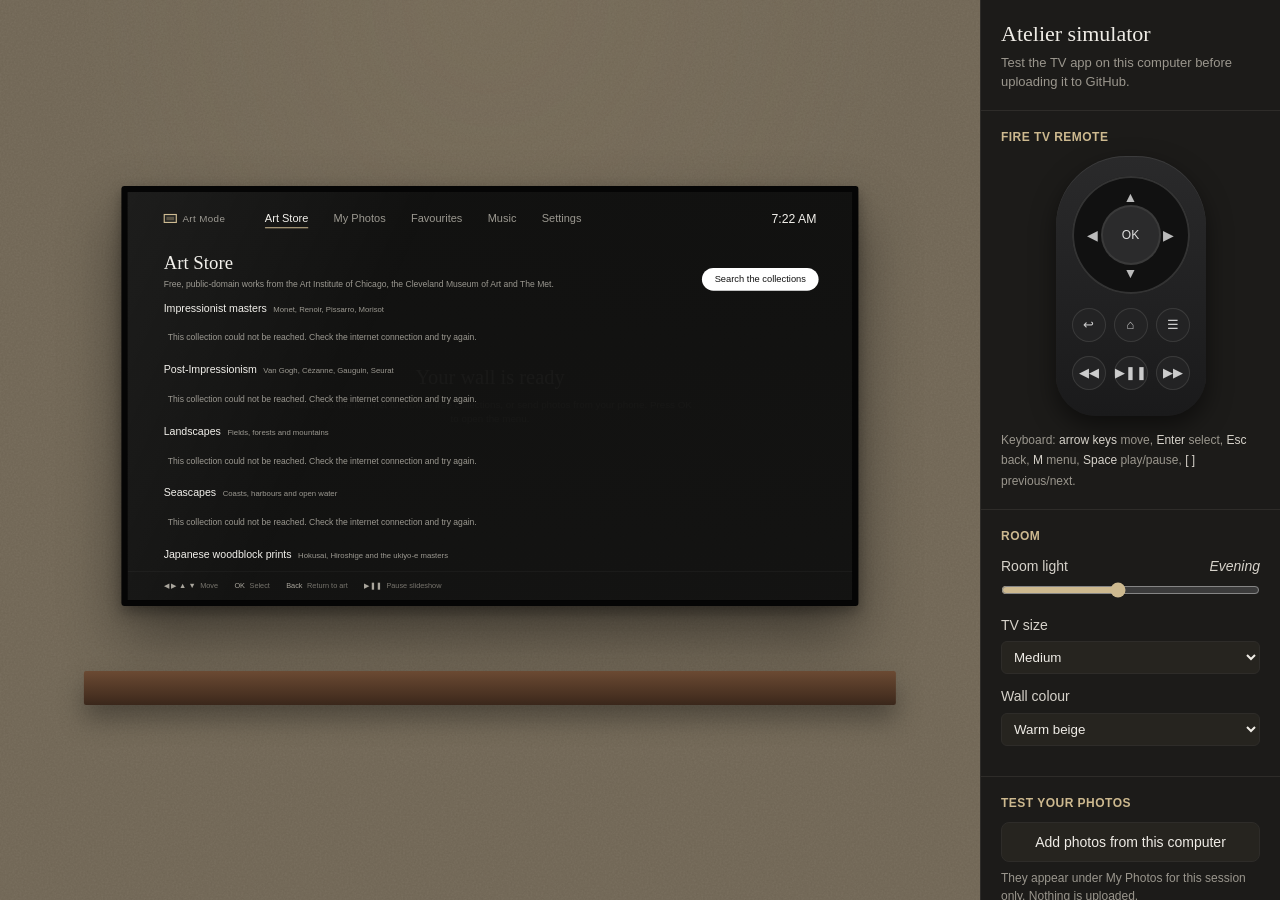
==== simulator.html @ d4212ed2 "Add files via upload" ====
<!doctype html>
<html lang="en">
<head>
<meta charset="utf-8">
<meta name="viewport" content="width=device-width, initial-scale=1">
<title>Atelier simulator</title>
<style>
  :root{--bg:#121211;--panel:#1c1b19;--ink:#efece6;--muted:#9a968d;--line:#2e2c29;--gilt:#cdb98f}
  *{box-sizing:border-box;margin:0;padding:0}
  html,body{height:100%}
  body{background:var(--bg);color:var(--ink);font:14px/1.45 "Segoe UI",Roboto,Arial,sans-serif;display:flex;overflow:hidden}

  /* Room */
  #room{flex:1;position:relative;overflow:hidden;background:#d6c4a5}
  #room::before{content:"";position:absolute;top:0;left:0;right:0;bottom:0;opacity:.55;mix-blend-mode:multiply;
    background-image:url("data:image/svg+xml;utf8,<svg xmlns='http://www.w3.org/2000/svg' width='300' height='300'><filter id='n'><feTurbulence type='fractalNoise' baseFrequency='.55' numOctaves='3' stitchTiles='stitch'/><feColorMatrix values='0 0 0 0 .55 0 0 0 0 .5 0 0 0 0 .43 0 0 0 .7 0'/></filter><rect width='100%' height='100%' filter='url(%23n)'/></svg>")}
  #lamp{position:absolute;top:0;left:0;right:0;bottom:0;pointer-events:none;
    background:radial-gradient(ellipse 60% 70% at 50% 0%, rgba(255,226,180,.35), rgba(255,226,180,0) 70%)}
  #roomDark{position:absolute;top:0;left:0;right:0;bottom:0;background:#0b0a09;opacity:.45;pointer-events:none;z-index:2;transition:opacity .3s}
  #tvWrap{position:absolute;z-index:3;left:50%;top:44%;transform:translate(-50%,-50%)}
  #tv{position:relative;background:#050505;padding:6px;border-radius:3px;
    box-shadow:0 30px 60px rgba(0,0,0,.45),0 6px 14px rgba(0,0,0,.35)}
  #screen{position:relative;overflow:hidden;background:#000}
  #screen iframe{position:absolute;top:0;left:0;width:1920px;height:1080px;border:0;transform-origin:0 0}
  #glare{position:absolute;top:0;left:0;right:0;bottom:0;pointer-events:none;
    background:linear-gradient(115deg,rgba(255,255,255,.05) 0,rgba(255,255,255,0) 35%)}
  #mantel{position:absolute;z-index:3;left:50%;transform:translateX(-50%);height:34px;border-radius:2px;
    background:linear-gradient(180deg,#6b4a33,#4a3222 70%,#3a271b);box-shadow:0 14px 26px rgba(0,0,0,.35)}
  #exitNote{position:absolute;z-index:5;left:50%;top:50%;transform:translate(-50%,-50%);background:rgba(0,0,0,.85);
    color:#fff;padding:14px 22px;border-radius:24px;display:none}

  /* Side panel */
  aside{width:300px;flex:none;background:var(--panel);border-left:1px solid var(--line);display:flex;flex-direction:column;overflow-y:auto}
  .sec{padding:18px 20px;border-bottom:1px solid var(--line)}
  h1{font-family:Georgia,serif;font-weight:400;font-size:22px}
  .sub{color:var(--muted);margin-top:4px;font-size:13px}
  h2{font-size:12px;color:var(--gilt);font-weight:600;letter-spacing:.04em;margin-bottom:10px}

  /* Remote */
  .remote{width:150px;margin:6px auto 0;padding:20px 14px 26px;border-radius:70px 70px 40px 40px;background:linear-gradient(180deg,#2a2a2b,#1a1a1b);
    box-shadow:inset 0 1px 0 rgba(255,255,255,.08),0 10px 24px rgba(0,0,0,.5);display:flex;flex-direction:column;align-items:center}
  .ring{position:relative;width:118px;height:118px;border-radius:50%;background:#111;box-shadow:inset 0 0 0 2px #333}
  .ring button{position:absolute;background:none;border:0;color:#bbb;font-size:14px;width:38px;height:38px;cursor:pointer;border-radius:50%}
  .ring button:hover,.row button:hover{color:#fff;background:rgba(255,255,255,.06)}
  .ring .up{top:2px;left:40px}.ring .down{bottom:2px;left:40px}.ring .left{left:2px;top:40px}.ring .right{right:2px;top:40px}
  .ring .ok{left:31px;top:31px;width:56px;height:56px;background:#2b2b2c;color:#ddd;font-size:12px;box-shadow:0 0 0 2px #3a3a3a}
  .row{display:flex;justify-content:space-between;width:118px;margin-top:14px}
  .row button{width:34px;height:34px;border-radius:50%;border:0;background:#232324;color:#ccc;cursor:pointer;font-size:13px;box-shadow:inset 0 0 0 1px #3a3a3a}
  button:active{transform:scale(.94)}
  .keys{margin-top:14px;color:var(--muted);font-size:12px;line-height:1.7}
  .keys b{color:#d6d2ca;font-weight:500}

  label.ctl{display:block;margin-bottom:12px}
  label.ctl span{display:flex;justify-content:space-between;color:#d6d2ca;margin-bottom:6px}
  input[type=range]{width:100%;accent-color:var(--gilt)}
  select{width:100%;padding:7px 8px;background:#26241f;color:var(--ink);border:1px solid var(--line);border-radius:6px}
  .btn{display:block;width:100%;text-align:center;padding:9px 10px;border-radius:8px;border:1px solid var(--line);background:#26241f;color:var(--ink);cursor:pointer;margin-bottom:8px;font:inherit}
  .btn:hover{background:#302d28}
  .btn input{display:none}
  .note{color:var(--muted);font-size:12px;margin-top:4px}
</style>
</head>
<body>

<div id="room">
  <div id="lamp"></div>
  <div id="tvWrap">
    <div id="tv">
      <div id="screen">
        <iframe id="app" allow="autoplay" title="Atelier on a virtual TV"></iframe>
        <div id="glare"></div>
      </div>
    </div>
  </div>
  <div id="mantel"></div>
  <div id="roomDark"></div>
  <div id="exitNote">The app would close here. Press any remote button to continue.</div>
</div>

<aside>
  <div class="sec">
    <h1>Atelier simulator</h1>
    <p class="sub">Test the TV app on this computer before uploading it to GitHub.</p>
  </div>

  <div class="sec">
    <h2>FIRE TV REMOTE</h2>
    <div class="remote">
      <div class="ring">
        <button class="up" data-key="up" title="Up">▲</button>
        <button class="left" data-key="left" title="Left">◀</button>
        <button class="ok" data-key="ok" title="Select">OK</button>
        <button class="right" data-key="right" title="Right">▶</button>
        <button class="down" data-key="down" title="Down">▼</button>
      </div>
      <div class="row">
        <button data-key="back" title="Back">↩</button>
        <button data-home title="Home">⌂</button>
        <button data-key="menu" title="Menu">☰</button>
      </div>
      <div class="row">
        <button data-remote="prev" title="Rewind">◀◀</button>
        <button data-remote="playpause" title="Play/Pause">▶❚❚</button>
        <button data-remote="next" title="Fast forward">▶▶</button>
      </div>
    </div>
    <div class="keys">
      Keyboard: <b>arrow keys</b> move, <b>Enter</b> select, <b>Esc</b> back, <b>M</b> menu,
      <b>Space</b> play/pause, <b>[</b> <b>]</b> previous/next.
    </div>
  </div>

  <div class="sec">
    <h2>ROOM</h2>
    <label class="ctl"><span>Room light <em id="lightVal">Evening</em></span>
      <input id="light" type="range" min="0" max="100" value="45"></label>
    <label class="ctl"><span>TV size</span>
      <select id="size">
        <option value="0.62">Small</option>
        <option value="0.74" selected>Medium</option>
        <option value="0.86">Large</option>
      </select></label>
    <label class="ctl"><span>Wall colour</span>
      <select id="wall">
        <option value="#d6c4a5" selected>Warm beige</option>
        <option value="#e9e6df">Off-white</option>
        <option value="#9aa39a">Sage</option>
        <option value="#5b5f66">Slate</option>
      </select></label>
  </div>

  <div class="sec">
    <h2>TEST YOUR PHOTOS</h2>
    <label class="btn">Add photos from this computer
      <input id="files" type="file" accept="image/*" multiple></label>
    <p class="note">They appear under My Photos for this session only. Nothing is uploaded.</p>
  </div>

  <div class="sec">
    <h2>APP</h2>
    <button class="btn" id="reload">Reload app</button>
    <button class="btn" id="reset">Reset app (clear settings and favourites)</button>
    <p class="note">The Art Store and music need an internet connection. Phone upload and opening Spotify, Amazon Music or Apple Music only work on the Fire TV.</p>
  </div>
</aside>

<script>
(function () {
  // The whole TV app is embedded below, so this file works on its own from any folder.
  var APP_B64 = '[base64]/[base64]/[base64]/[base64]/[base64]/[base64]/[base64]/[base64]/[base64]/[base64]/[base64]/[base64]/[base64]/[base64]/[base64]/[base64]/[base64]/[base64]/[base64]/[base64]/[base64]';
  var APP_HTML = new TextDecoder('utf-8').decode(Uint8Array.from(atob(APP_B64), function (c) { return c.charCodeAt(0); }));
  document.getElementById('app').srcdoc = APP_HTML;

  var app = document.getElementById('app'), screen = document.getElementById('screen'),
      tvWrap = document.getElementById('tvWrap'), mantel = document.getElementById('mantel'),
      room = document.getElementById('room'), exitNote = document.getElementById('exitNote');

  // Keep keyboard focus on the TV, like a real remote, so the highlight is always visible.
  function focusTv() { try { app.focus(); app.contentWindow.focus(); } catch (e) {} }
  function send(msg) { msg.atelier = 'sim'; app.contentWindow.postMessage(msg, '*'); exitNote.style.display = 'none'; focusTv(); }
  app.addEventListener('load', function () { setTimeout(focusTv, 300); });

  // Scale a real 1920x1080 TV screen to fit the room.
  function layout() {
    var frac = parseFloat(document.getElementById('size').value);
    var w = Math.min(room.clientWidth * frac, room.clientHeight * 0.68 * 16 / 9), h = w * 9 / 16;
    screen.style.width = w + 'px'; screen.style.height = h + 'px';
    app.style.transform = 'scale(' + (w / 1920) + ')';
    var r = tvWrap.getBoundingClientRect(), rr = room.getBoundingClientRect();
    mantel.style.width = (w * 1.12) + 'px';
    mantel.style.top = (r.bottom - rr.top + h * 0.16) + 'px';
  }
  window.addEventListener('resize', layout);
  document.getElementById('size').addEventListener('change', layout);
  layout();

  document.querySelectorAll('.remote button').forEach(function (b) {
    b.addEventListener('mousedown', function (e) { e.preventDefault(); });
  });
  document.querySelectorAll('[data-key]').forEach(function (b) {
    b.addEventListener('click', function () { send({ key: b.getAttribute('data-key') }); });
  });
  document.querySelectorAll('[data-remote]').forEach(function (b) {
    b.addEventListener('click', function () { send({ remote: b.getAttribute('data-remote') }); });
  });
  document.querySelector('[data-home]').addEventListener('click', function () {
    exitNote.textContent = 'Home would leave the app on a real Fire TV.';
    exitNote.style.display = 'block';
    setTimeout(function () { exitNote.style.display = 'none'; }, 2000);
  });

  // Keyboard when the simulator page (not the TV) has focus.
  var KEYS = { ArrowUp: 'up', ArrowDown: 'down', ArrowLeft: 'left', ArrowRight: 'right', Enter: 'ok', Escape: 'back', Backspace: 'back', m: 'menu', M: 'menu' };
  document.addEventListener('keydown', function (e) {
    if (e.target.tagName === 'INPUT' || e.target.tagName === 'SELECT') return;
    if (KEYS[e.key]) { e.preventDefault(); send({ key: KEYS[e.key] }); }
    else if (e.key === ' ') { e.preventDefault(); send({ remote: 'playpause' }); }
    else if (e.key === '[') send({ remote: 'prev' });
    else if (e.key === ']') send({ remote: 'next' });
  });

  window.addEventListener('message', function (e) {
    if (e.data && e.data.atelier === 'exit') {
      exitNote.textContent = 'The app would close here. Press any remote button to continue.';
      exitNote.style.display = 'block';
    }
  });

  var light = document.getElementById('light'), lightVal = document.getElementById('lightVal');
  function applyLight() {
    var v = +light.value;
    document.getElementById('roomDark').style.opacity = (1 - v / 100) * 0.82;
    document.getElementById('lamp').style.opacity = v / 100;
    lightVal.textContent = v > 75 ? 'Daylight' : v > 50 ? 'Bright room' : v > 25 ? 'Evening' : 'Night';
  }
  light.addEventListener('input', applyLight);
  applyLight();
  document.getElementById('wall').addEventListener('change', function (e) { room.style.backgroundColor = e.target.value; });

  // Test photos: shrink to 2560px so they behave like phone uploads.
  document.getElementById('files').addEventListener('change', function (e) {
    var files = Array.prototype.slice.call(e.target.files), out = [];
    function next() {
      if (!files.length) { if (out.length) send({ photos: out }); e.target.value = ''; return; }
      var f = files.shift(), url = URL.createObjectURL(f), img = new Image();
      img.onload = function () {
        var s = Math.min(1, 2560 / Math.max(img.naturalWidth, img.naturalHeight));
        var c = document.createElement('canvas');
        c.width = Math.round(img.naturalWidth * s); c.height = Math.round(img.naturalHeight * s);
        c.getContext('2d').drawImage(img, 0, 0, c.width, c.height);
        out.push({ name: f.name, url: c.toDataURL('image/jpeg', 0.9) });
        URL.revokeObjectURL(url); next();
      };
      img.onerror = function () { URL.revokeObjectURL(url); next(); };
      img.src = url;
    }
    next();
  });

  document.getElementById('reload').addEventListener('click', function () { app.srcdoc = APP_HTML + ' '; setTimeout(function () { app.srcdoc = APP_HTML; }, 0); });
  document.getElementById('reset').addEventListener('click', function () {
    if (confirm('Clear the simulator’s settings, favourites and history?')) send({ reset: true });
  });
})();
</script>
</body>
</html>
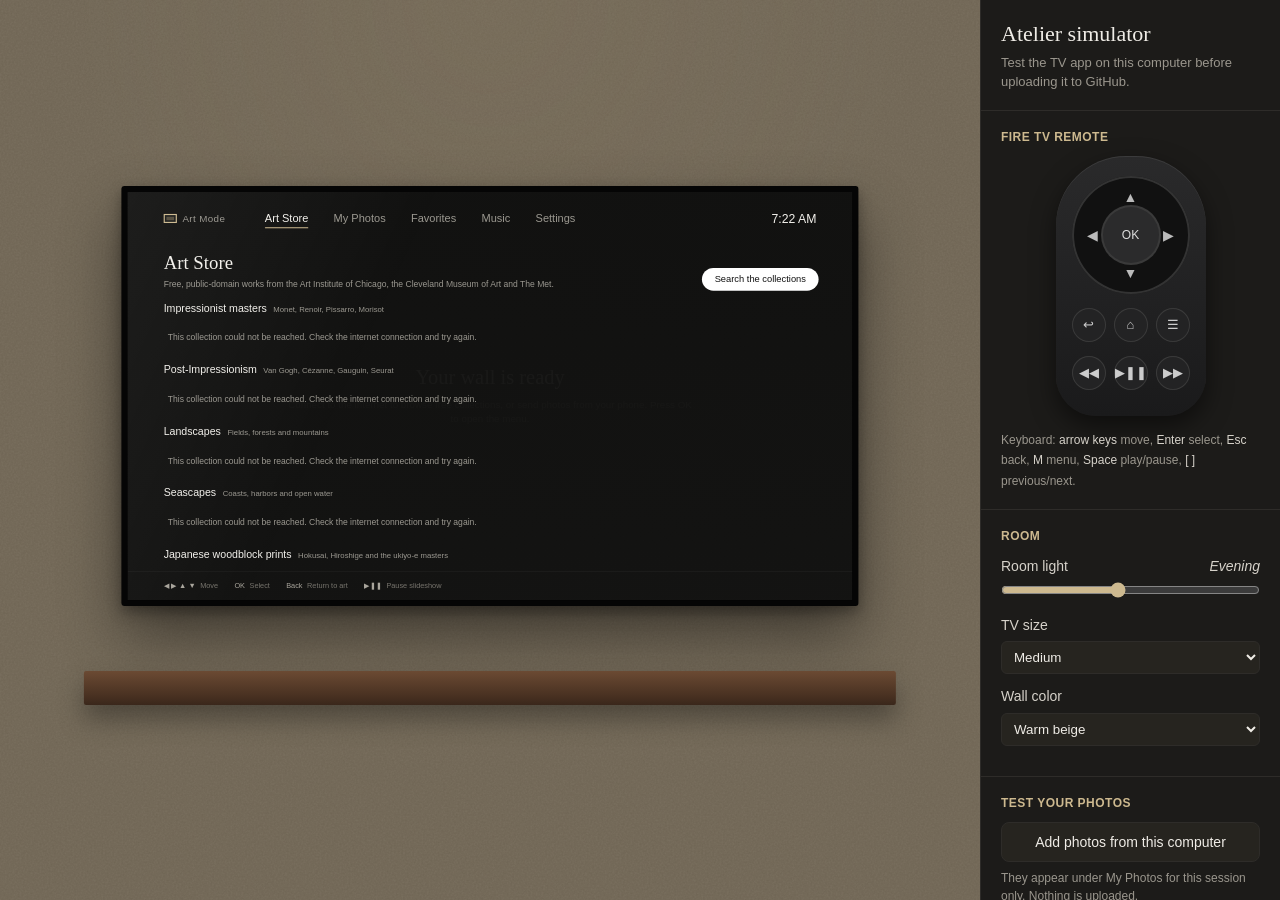
==== commit 43b2fbb3: "Add files via upload" ====
--- a/simulator.html
+++ b/simulator.html
@@ -120,7 +120,7 @@
         <option value="0.74" selected>Medium</option>
         <option value="0.86">Large</option>
       </select></label>
-    <label class="ctl"><span>Wall colour</span>
+    <label class="ctl"><span>Wall color</span>
       <select id="wall">
         <option value="#d6c4a5" selected>Warm beige</option>
         <option value="#e9e6df">Off-white</option>
@@ -139,7 +139,7 @@
   <div class="sec">
     <h2>APP</h2>
     <button class="btn" id="reload">Reload app</button>
-    <button class="btn" id="reset">Reset app (clear settings and favourites)</button>
+    <button class="btn" id="reset">Reset app (clear settings and favorites)</button>
     <p class="note">The Art Store and music need an internet connection. Phone upload and opening Spotify, Amazon Music or Apple Music only work on the Fire TV.</p>
   </div>
 </aside>
@@ -147,7 +147,7 @@
 <script>
 (function () {
   // The whole TV app is embedded below, so this file works on its own from any folder.
-  var APP_B64 = '[base64]/[base64]/[base64]/[base64]/[base64]/[base64]/[base64]/[base64]/[base64]/[base64]/[base64]/[base64]/[base64]/[base64]/[base64]/[base64]/[base64]/[base64]/[base64]/[base64]/[base64]';
+  var APP_B64 = '[base64]/[base64]/[base64]/[base64]/[base64]/[base64]/[base64]/[base64]/[base64]/[base64]/[base64]/[base64]/[base64]/[base64]/[base64]/[base64]/[base64]/[base64]/[base64]/[base64]/[base64]/[base64]/[base64]/[base64]/[base64]';
   var APP_HTML = new TextDecoder('utf-8').decode(Uint8Array.from(atob(APP_B64), function (c) { return c.charCodeAt(0); }));
   document.getElementById('app').srcdoc = APP_HTML;
 
@@ -239,7 +239,7 @@
 
   document.getElementById('reload').addEventListener('click', function () { app.srcdoc = APP_HTML + ' '; setTimeout(function () { app.srcdoc = APP_HTML; }, 0); });
   document.getElementById('reset').addEventListener('click', function () {
-    if (confirm('Clear the simulator’s settings, favourites and history?')) send({ reset: true });
+    if (confirm('Clear the simulator’s settings, favorites and history?')) send({ reset: true });
   });
 })();
 </script>
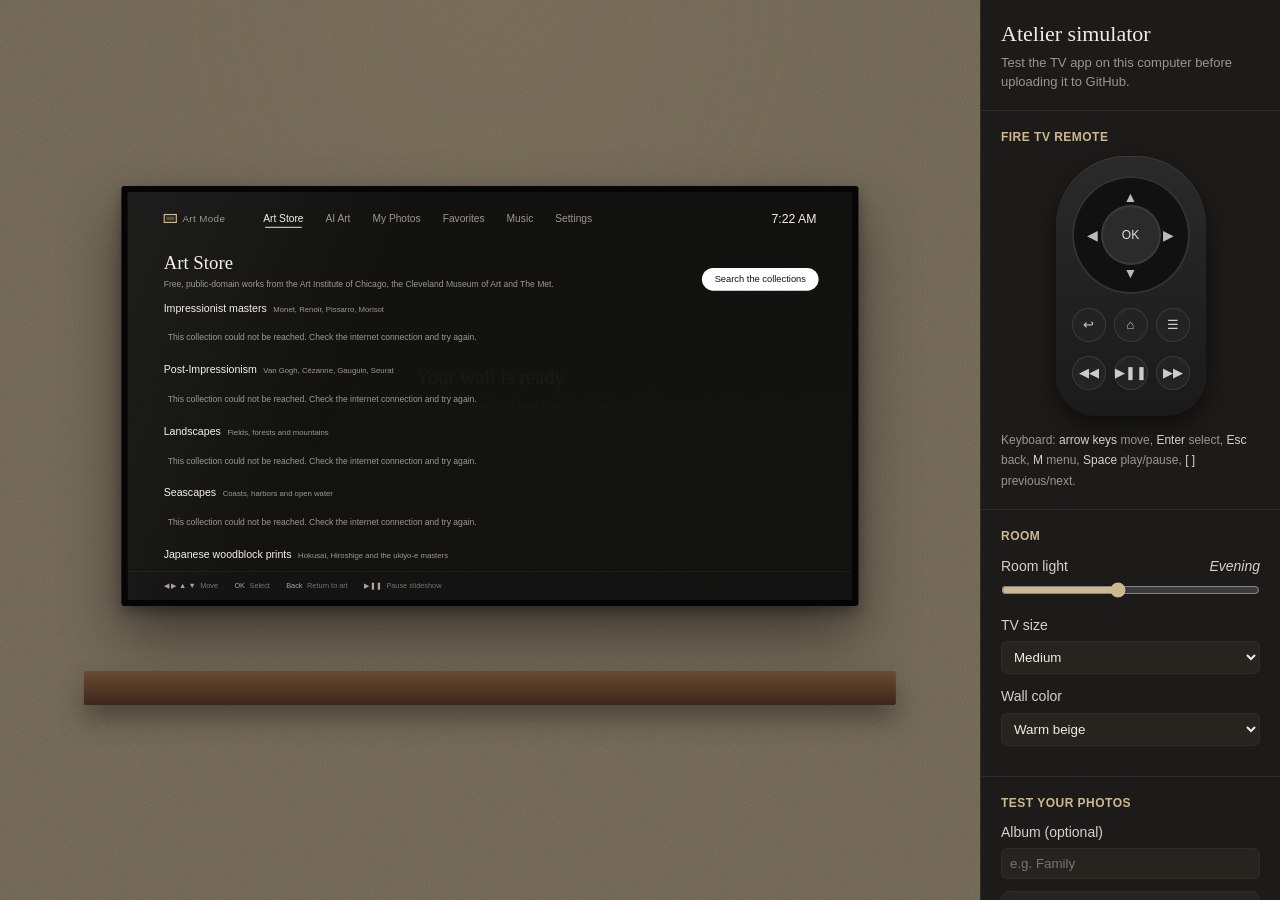
==== commit 7f0b4cf0: "Add files via upload" ====
--- a/simulator.html
+++ b/simulator.html
@@ -131,6 +131,8 @@
 
   <div class="sec">
     <h2>TEST YOUR PHOTOS</h2>
+    <label class="ctl"><span>Album (optional)</span>
+      <input id="simAlbum" type="text" placeholder="e.g. Family" style="width:100%;padding:7px 8px;background:#26241f;color:#efece6;border:1px solid #2e2c29;border-radius:6px"></label>
     <label class="btn">Add photos from this computer
       <input id="files" type="file" accept="image/*" multiple></label>
     <p class="note">They appear under My Photos for this session only. Nothing is uploaded.</p>
@@ -147,7 +149,7 @@
 <script>
 (function () {
   // The whole TV app is embedded below, so this file works on its own from any folder.
-  var APP_B64 = '[base64]/[base64]/[base64]/[base64]/[base64]/[base64]/[base64]/[base64]/[base64]/[base64]/[base64]/[base64]/[base64]/[base64]/[base64]/[base64]/[base64]/[base64]/[base64]/[base64]/[base64]/[base64]/[base64]/[base64]/[base64]';
+  var APP_B64 = '[base64]/[base64]/[base64]/[base64]/[base64]/[base64]/[base64]/[base64]/[base64]/[base64]/[base64]/[base64]/[base64]/[base64]/[base64]/[base64]/[base64]/[base64]/IHYgKyAodiA9PT0gMSA/[base64]/[base64]/[base64]/[base64]/[base64]/[base64]/[base64]/[base64]/[base64]/[base64]/[base64]/[base64]/[base64]